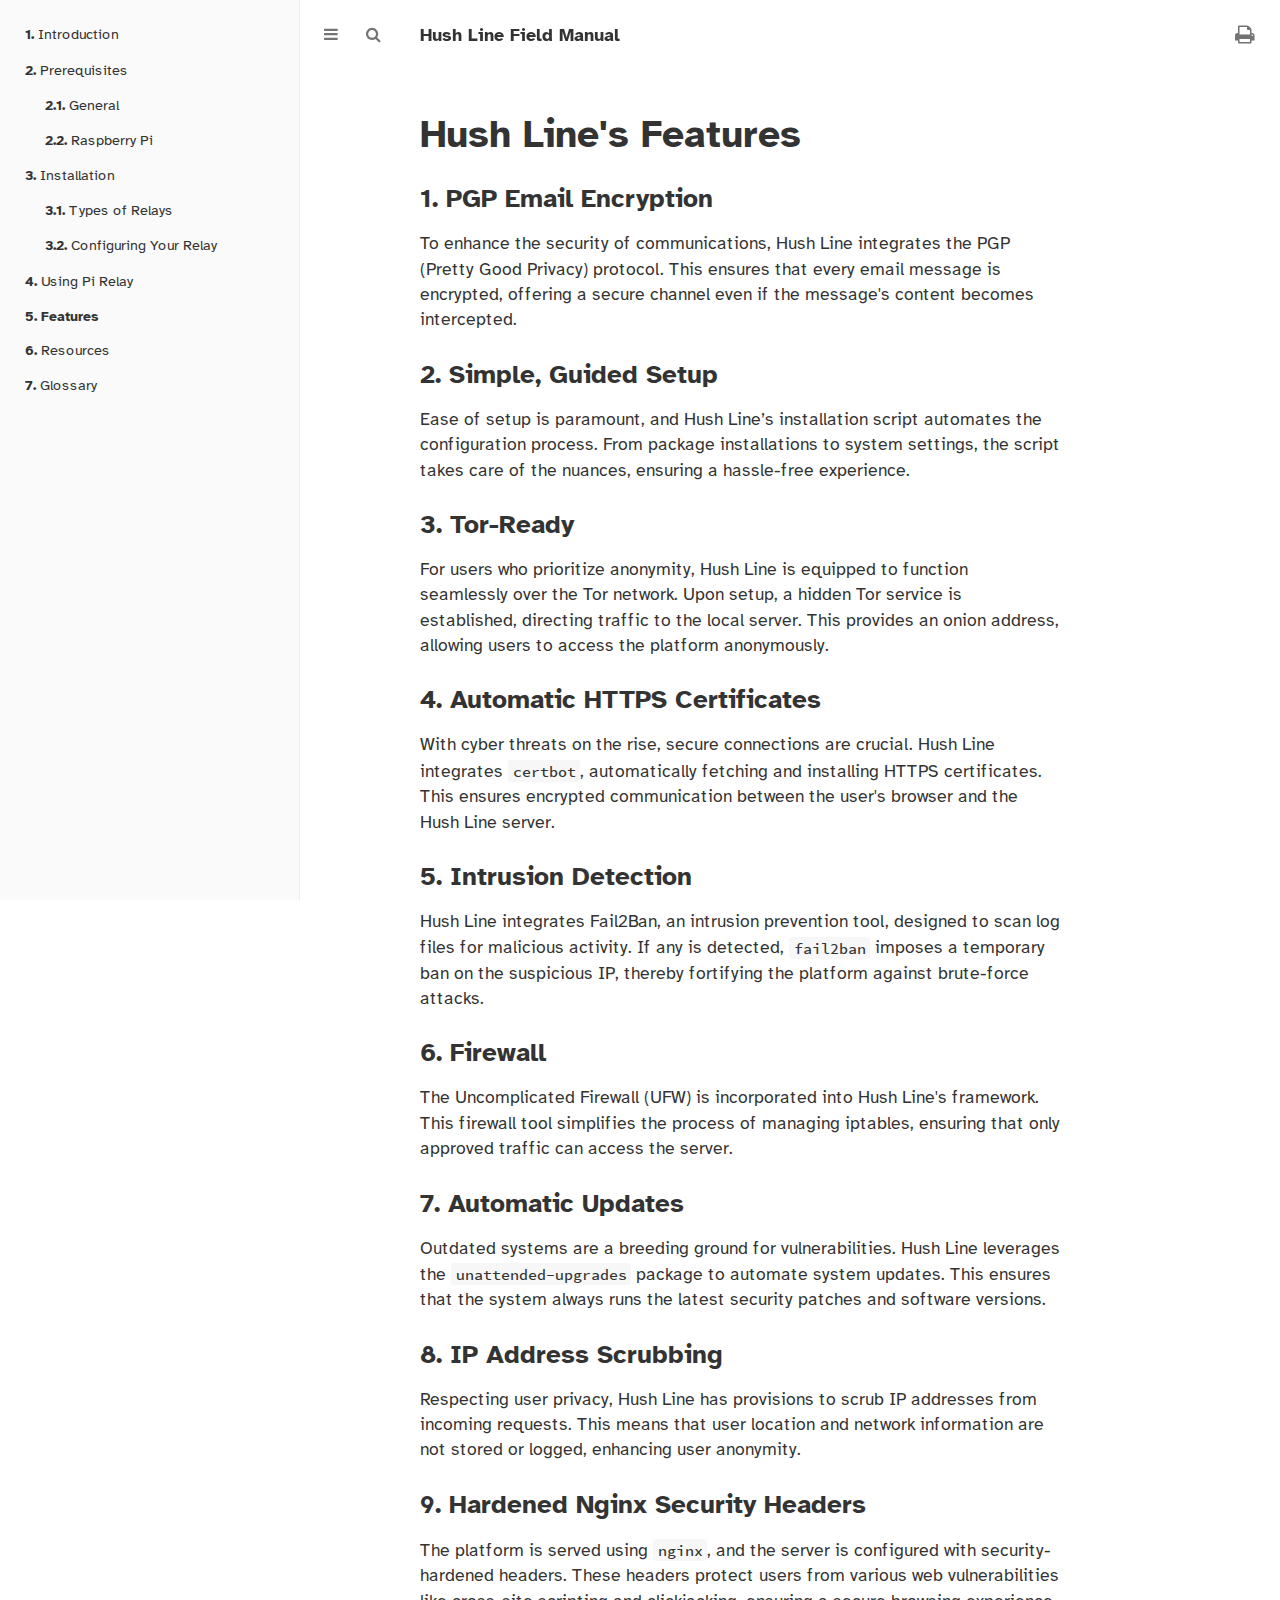
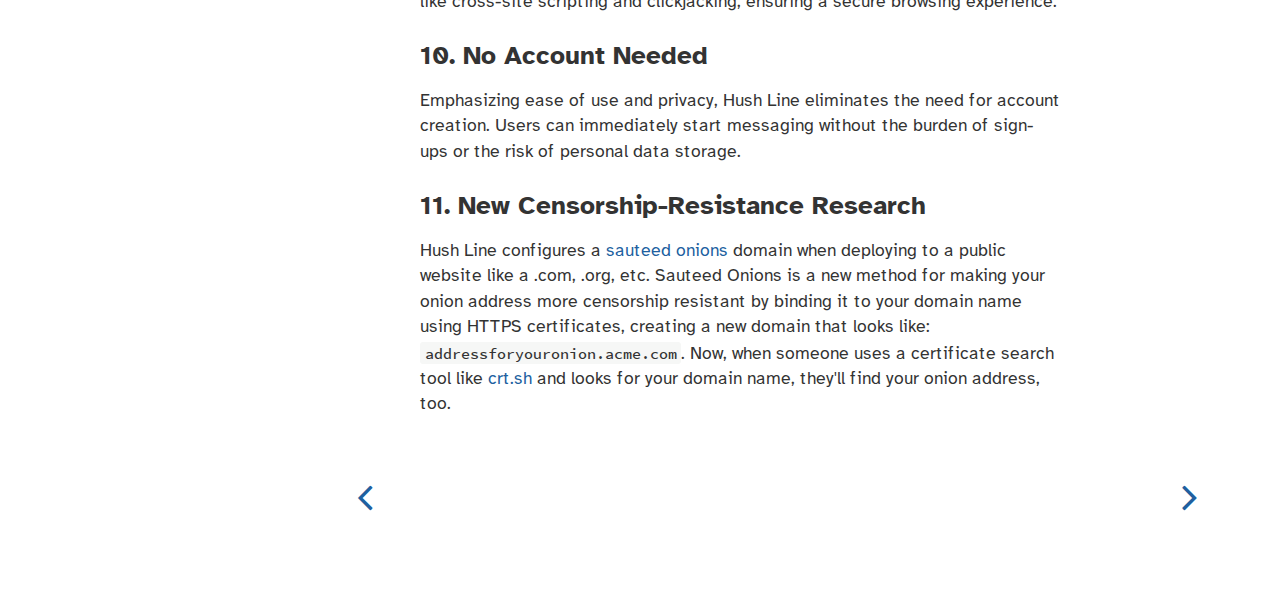
==== book/features/index.html @ b9499ce6 "init" ====
<!DOCTYPE HTML>
<html lang="en" class="sidebar-visible no-js light">
    <head>
        <!-- Book generated using mdBook -->
        <meta charset="UTF-8">
        <title>Features - Hush Line Field Manual</title>


        <!-- Custom HTML head -->
        
        <meta name="description" content="">
        <meta name="viewport" content="width=device-width, initial-scale=1">
        <meta name="theme-color" content="#ffffff" />

        <link rel="icon" href="../favicon.svg">
        <link rel="shortcut icon" href="../favicon.png">
        <link rel="stylesheet" href="../css/variables.css">
        <link rel="stylesheet" href="../css/general.css">
        <link rel="stylesheet" href="../css/chrome.css">
        <link rel="stylesheet" href="../css/print.css" media="print">

        <!-- Fonts -->
        <link rel="stylesheet" href="../FontAwesome/css/font-awesome.css">
        <link rel="stylesheet" href="../fonts/fonts.css">

        <!-- Highlight.js Stylesheets -->
        <link rel="stylesheet" href="../highlight.css">
        <link rel="stylesheet" href="../tomorrow-night.css">
        <link rel="stylesheet" href="../ayu-highlight.css">

        <!-- Custom theme stylesheets -->
        <link rel="stylesheet" href="../theme/custom.css">
        <link rel="stylesheet" href="../theme/fonts/sans/Atkinson-Hyperlegible-Regular.woff2">
        <link rel="stylesheet" href="../theme/fonts/sans/Atkinson-Hyperlegible-Regular.woff">
        <link rel="stylesheet" href="../theme/fonts/sans/Atkinson-Hyperlegible-Bold.woff2">
        <link rel="stylesheet" href="../theme/fonts/sans/Atkinson-Hyperlegible-Bold.woff">

    </head>
    <body>
    <div id="body-container">
        <!-- Provide site root to javascript -->
        <script>
            var path_to_root = "../";
            var default_theme = window.matchMedia("(prefers-color-scheme: dark)").matches ? "navy" : "light";
        </script>

        <!-- Work around some values being stored in localStorage wrapped in quotes -->
        <script>
            try {
                var theme = localStorage.getItem('mdbook-theme');
                var sidebar = localStorage.getItem('mdbook-sidebar');

                if (theme.startsWith('"') && theme.endsWith('"')) {
                    localStorage.setItem('mdbook-theme', theme.slice(1, theme.length - 1));
                }

                if (sidebar.startsWith('"') && sidebar.endsWith('"')) {
                    localStorage.setItem('mdbook-sidebar', sidebar.slice(1, sidebar.length - 1));
                }
            } catch (e) { }
        </script>

        <!-- Set the theme before any content is loaded, prevents flash -->
        <script>
            var theme;
            try { theme = localStorage.getItem('mdbook-theme'); } catch(e) { }
            if (theme === null || theme === undefined) { theme = default_theme; }
            var html = document.querySelector('html');
            html.classList.remove('no-js')
            html.classList.remove('light')
            html.classList.add(theme);
            html.classList.add('js');
        </script>

        <!-- Hide / unhide sidebar before it is displayed -->
        <script>
            var html = document.querySelector('html');
            var sidebar = null;
            if (document.body.clientWidth >= 1080) {
                try { sidebar = localStorage.getItem('mdbook-sidebar'); } catch(e) { }
                sidebar = sidebar || 'visible';
            } else {
                sidebar = 'hidden';
            }
            html.classList.remove('sidebar-visible');
            html.classList.add("sidebar-" + sidebar);
        </script>

        <nav id="sidebar" class="sidebar" aria-label="Table of contents">
            <div class="sidebar-scrollbox">
                <ol class="chapter"><li class="chapter-item expanded "><a href="../intro.html"><strong aria-hidden="true">1.</strong> Introduction</a></li><li class="chapter-item expanded "><a href="../prereqs/index.html"><strong aria-hidden="true">2.</strong> Prerequisites</a></li><li><ol class="section"><li class="chapter-item expanded "><a href="../prereqs/general.html"><strong aria-hidden="true">2.1.</strong> General</a></li><li class="chapter-item expanded "><a href="../prereqs/raspberrypi.html"><strong aria-hidden="true">2.2.</strong> Raspberry Pi</a></li></ol></li><li class="chapter-item expanded "><a href="../installation/index.html"><strong aria-hidden="true">3.</strong> Installation</a></li><li><ol class="section"><li class="chapter-item expanded "><a href="../installation/relay-types.html"><strong aria-hidden="true">3.1.</strong> Types of Relays</a></li><li class="chapter-item expanded "><a href="../installation/installing.html"><strong aria-hidden="true">3.2.</strong> Configuring Your Relay</a></li></ol></li><li class="chapter-item expanded "><a href="../usage/index.html"><strong aria-hidden="true">4.</strong> Using Pi Relay</a></li><li class="chapter-item expanded "><a href="../features/index.html" class="active"><strong aria-hidden="true">5.</strong> Features</a></li><li class="chapter-item expanded "><a href="../resources/index.html"><strong aria-hidden="true">6.</strong> Resources</a></li><li class="chapter-item expanded "><a href="../glossary.html"><strong aria-hidden="true">7.</strong> Glossary</a></li></ol>
            </div>
            <div id="sidebar-resize-handle" class="sidebar-resize-handle"></div>
        </nav>

        <!-- Track and set sidebar scroll position -->
        <script>
            var sidebarScrollbox = document.querySelector('#sidebar .sidebar-scrollbox');
            sidebarScrollbox.addEventListener('click', function(e) {
                if (e.target.tagName === 'A') {
                    sessionStorage.setItem('sidebar-scroll', sidebarScrollbox.scrollTop);
                }
            }, { passive: true });
            var sidebarScrollTop = sessionStorage.getItem('sidebar-scroll');
            sessionStorage.removeItem('sidebar-scroll');
            if (sidebarScrollTop) {
                // preserve sidebar scroll position when navigating via links within sidebar
                sidebarScrollbox.scrollTop = sidebarScrollTop;
            } else {
                // scroll sidebar to current active section when navigating via "next/previous chapter" buttons
                var activeSection = document.querySelector('#sidebar .active');
                if (activeSection) {
                    activeSection.scrollIntoView({ block: 'center' });
                }
            }
        </script>

        <div id="page-wrapper" class="page-wrapper">

            <div class="page">
                                <div id="menu-bar-hover-placeholder"></div>
                <div id="menu-bar" class="menu-bar sticky">
                    <div class="left-buttons">
                        <button id="sidebar-toggle" class="icon-button" type="button" title="Toggle Table of Contents" aria-label="Toggle Table of Contents" aria-controls="sidebar">
                            <i class="fa fa-bars"></i>
                        </button>
                        <button id="theme-toggle" class="icon-button" type="button" title="Change theme" aria-label="Change theme" aria-haspopup="true" aria-expanded="false" aria-controls="theme-list">
                            <i class="fa fa-paint-brush"></i>
                        </button>
                        <ul id="theme-list" class="theme-popup" aria-label="Themes" role="menu">
                            <li role="none"><button role="menuitem" class="theme" id="light">Light</button></li>
                            <li role="none"><button role="menuitem" class="theme" id="rust">Rust</button></li>
                            <li role="none"><button role="menuitem" class="theme" id="coal">Coal</button></li>
                            <li role="none"><button role="menuitem" class="theme" id="navy">Navy</button></li>
                            <li role="none"><button role="menuitem" class="theme" id="ayu">Ayu</button></li>
                        </ul>
                        <button id="search-toggle" class="icon-button" type="button" title="Search. (Shortkey: s)" aria-label="Toggle Searchbar" aria-expanded="false" aria-keyshortcuts="S" aria-controls="searchbar">
                            <i class="fa fa-search"></i>
                        </button>
                    </div>

                    <h1 class="menu-title">Hush Line Field Manual</h1>

                    <div class="right-buttons">
                        <a href="../print.html" title="Print this book" aria-label="Print this book">
                            <i id="print-button" class="fa fa-print"></i>
                        </a>

                    </div>
                </div>

                <div id="search-wrapper" class="hidden">
                    <form id="searchbar-outer" class="searchbar-outer">
                        <input type="search" id="searchbar" name="searchbar" placeholder="Search this book ..." aria-controls="searchresults-outer" aria-describedby="searchresults-header">
                    </form>
                    <div id="searchresults-outer" class="searchresults-outer hidden">
                        <div id="searchresults-header" class="searchresults-header"></div>
                        <ul id="searchresults">
                        </ul>
                    </div>
                </div>

                <!-- Apply ARIA attributes after the sidebar and the sidebar toggle button are added to the DOM -->
                <script>
                    document.getElementById('sidebar-toggle').setAttribute('aria-expanded', sidebar === 'visible');
                    document.getElementById('sidebar').setAttribute('aria-hidden', sidebar !== 'visible');
                    Array.from(document.querySelectorAll('#sidebar a')).forEach(function(link) {
                        link.setAttribute('tabIndex', sidebar === 'visible' ? 0 : -1);
                    });
                </script>

                <div id="content" class="content">
                    <main>
                        <h1 id="hush-lines-features"><a class="header" href="#hush-lines-features">Hush Line's Features</a></h1>
<h2 id="1-pgp-email-encryption"><a class="header" href="#1-pgp-email-encryption"><strong>1. PGP Email Encryption</strong></a></h2>
<p>To enhance the security of communications, Hush Line integrates the PGP (Pretty Good Privacy) protocol. This ensures that every email message is encrypted, offering a secure channel even if the message's content becomes intercepted.</p>
<h2 id="2-simple-guided-setup"><a class="header" href="#2-simple-guided-setup"><strong>2. Simple, Guided Setup</strong></a></h2>
<p>Ease of setup is paramount, and Hush Line’s installation script automates the configuration process. From package installations to system settings, the script takes care of the nuances, ensuring a hassle-free experience.</p>
<h2 id="3-tor-ready"><a class="header" href="#3-tor-ready"><strong>3. Tor-Ready</strong></a></h2>
<p>For users who prioritize anonymity, Hush Line is equipped to function seamlessly over the Tor network. Upon setup, a hidden Tor service is established, directing traffic to the local server. This provides an onion address, allowing users to access the platform anonymously.</p>
<h2 id="4-automatic-https-certificates"><a class="header" href="#4-automatic-https-certificates"><strong>4. Automatic HTTPS Certificates</strong></a></h2>
<p>With cyber threats on the rise, secure connections are crucial. Hush Line integrates <code>certbot</code>, automatically fetching and installing HTTPS certificates. This ensures encrypted communication between the user's browser and the Hush Line server.</p>
<h2 id="5-intrusion-detection"><a class="header" href="#5-intrusion-detection"><strong>5. Intrusion Detection</strong></a></h2>
<p>Hush Line integrates Fail2Ban, an intrusion prevention tool, designed to scan log files for malicious activity. If any is detected, <code>fail2ban</code> imposes a temporary ban on the suspicious IP, thereby fortifying the platform against brute-force attacks.</p>
<h2 id="6-firewall"><a class="header" href="#6-firewall"><strong>6. Firewall</strong></a></h2>
<p>The Uncomplicated Firewall (UFW) is incorporated into Hush Line's framework. This firewall tool simplifies the process of managing iptables, ensuring that only approved traffic can access the server.</p>
<h2 id="7-automatic-updates"><a class="header" href="#7-automatic-updates"><strong>7. Automatic Updates</strong></a></h2>
<p>Outdated systems are a breeding ground for vulnerabilities. Hush Line leverages the <code>unattended-upgrades</code> package to automate system updates. This ensures that the system always runs the latest security patches and software versions.</p>
<h2 id="8-ip-address-scrubbing"><a class="header" href="#8-ip-address-scrubbing"><strong>8. IP Address Scrubbing</strong></a></h2>
<p>Respecting user privacy, Hush Line has provisions to scrub IP addresses from incoming requests. This means that user location and network information are not stored or logged, enhancing user anonymity.</p>
<h2 id="9-hardened-nginx-security-headers"><a class="header" href="#9-hardened-nginx-security-headers"><strong>9. Hardened Nginx Security Headers</strong></a></h2>
<p>The platform is served using <code>nginx</code>, and the server is configured with security-hardened headers. These headers protect users from various web vulnerabilities like cross-site scripting and clickjacking, ensuring a secure browsing experience.</p>
<h2 id="10-no-account-needed"><a class="header" href="#10-no-account-needed"><strong>10. No Account Needed</strong></a></h2>
<p>Emphasizing ease of use and privacy, Hush Line eliminates the need for account creation. Users can immediately start messaging without the burden of sign-ups or the risk of personal data storage.</p>
<h2 id="11-new-censorship-resistance-research"><a class="header" href="#11-new-censorship-resistance-research"><strong>11. New Censorship-Resistance Research</strong></a></h2>
<p>Hush Line configures a <a href="sauteed-onions.org">sauteed onions</a> domain when deploying to a public website like a .com, .org, etc. Sauteed Onions is a new method for making your onion address more censorship resistant by binding it to your domain name using HTTPS certificates, creating a new domain that looks like: <code>addressforyouronion.acme.com</code>. Now, when someone uses a certificate search tool like <a href="https://crt.sh/">crt.sh</a> and looks for your domain name, they'll find your onion address, too.</p>

                    </main>

                    <nav class="nav-wrapper" aria-label="Page navigation">
                        <!-- Mobile navigation buttons -->
                            <a rel="prev" href="../usage/index.html" class="mobile-nav-chapters previous" title="Previous chapter" aria-label="Previous chapter" aria-keyshortcuts="Left">
                                <i class="fa fa-angle-left"></i>
                            </a>

                            <a rel="next" href="../resources/index.html" class="mobile-nav-chapters next" title="Next chapter" aria-label="Next chapter" aria-keyshortcuts="Right">
                                <i class="fa fa-angle-right"></i>
                            </a>

                        <div style="clear: both"></div>
                    </nav>
                </div>
            </div>

            <nav class="nav-wide-wrapper" aria-label="Page navigation">
                    <a rel="prev" href="../usage/index.html" class="nav-chapters previous" title="Previous chapter" aria-label="Previous chapter" aria-keyshortcuts="Left">
                        <i class="fa fa-angle-left"></i>
                    </a>

                    <a rel="next" href="../resources/index.html" class="nav-chapters next" title="Next chapter" aria-label="Next chapter" aria-keyshortcuts="Right">
                        <i class="fa fa-angle-right"></i>
                    </a>
            </nav>

        </div>




        <script>
            window.playground_copyable = true;
        </script>


        <script src="../elasticlunr.min.js"></script>
        <script src="../mark.min.js"></script>
        <script src="../searcher.js"></script>

        <script src="../clipboard.min.js"></script>
        <script src="../highlight.js"></script>
        <script src="../book.js"></script>

        <!-- Custom JS scripts -->


    </div>
    </body>
</html>
---- book/css/variables.css ----
/* Globals */

:root {
    --sidebar-width: 300px;
    --page-padding: 15px;
    --content-max-width: 750px;
    --menu-bar-height: 50px;
    --mono-font: "Source Code Pro", Consolas, "Ubuntu Mono", Menlo, "DejaVu Sans Mono", monospace, monospace;
    --code-font-size: 0.875em /* please adjust the ace font size accordingly in editor.js */
}

/* Themes */

.ayu {
    --bg: hsl(210, 25%, 8%);
    --fg: #c5c5c5;

    --sidebar-bg: #14191f;
    --sidebar-fg: #c8c9db;
    --sidebar-non-existant: #5c6773;
    --sidebar-active: #ffb454;
    --sidebar-spacer: #2d334f;

    --scrollbar: var(--sidebar-fg);

    --icons: #737480;
    --icons-hover: #b7b9cc;

    --links: #0096cf;

    --inline-code-color: #ffb454;

    --theme-popup-bg: #14191f;
    --theme-popup-border: #5c6773;
    --theme-hover: #191f26;

    --quote-bg: hsl(226, 15%, 17%);
    --quote-border: hsl(226, 15%, 22%);

    --table-border-color: hsl(210, 25%, 13%);
    --table-header-bg: hsl(210, 25%, 28%);
    --table-alternate-bg: hsl(210, 25%, 11%);

    --searchbar-border-color: #848484;
    --searchbar-bg: #424242;
    --searchbar-fg: #fff;
    --searchbar-shadow-color: #d4c89f;
    --searchresults-header-fg: #666;
    --searchresults-border-color: #888;
    --searchresults-li-bg: #252932;
    --search-mark-bg: #e3b171;

    --color-scheme: dark;
}

.coal {
    --bg: hsl(200, 7%, 8%);
    --fg: #98a3ad;

    --sidebar-bg: #292c2f;
    --sidebar-fg: #a1adb8;
    --sidebar-non-existant: #505254;
    --sidebar-active: #3473ad;
    --sidebar-spacer: #393939;

    --scrollbar: var(--sidebar-fg);

    --icons: #43484d;
    --icons-hover: #b3c0cc;

    --links: #2b79a2;

    --inline-code-color: #c5c8c6;

    --theme-popup-bg: #141617;
    --theme-popup-border: #43484d;
    --theme-hover: #1f2124;

    --quote-bg: hsl(234, 21%, 18%);
    --quote-border: hsl(234, 21%, 23%);

    --table-border-color: hsl(200, 7%, 13%);
    --table-header-bg: hsl(200, 7%, 28%);
    --table-alternate-bg: hsl(200, 7%, 11%);

    --searchbar-border-color: #aaa;
    --searchbar-bg: #b7b7b7;
    --searchbar-fg: #000;
    --searchbar-shadow-color: #aaa;
    --searchresults-header-fg: #666;
    --searchresults-border-color: #98a3ad;
    --searchresults-li-bg: #2b2b2f;
    --search-mark-bg: #355c7d;

    --color-scheme: dark;
}

.light {
    --bg: hsl(0, 0%, 100%);
    --fg: hsl(0, 0%, 0%);

    --sidebar-bg: #fafafa;
    --sidebar-fg: hsl(0, 0%, 0%);
    --sidebar-non-existant: #aaaaaa;
    --sidebar-active: #1f1fff;
    --sidebar-spacer: #f4f4f4;

    --scrollbar: #8F8F8F;

    --icons: #747474;
    --icons-hover: #000000;

    --links: #20609f;

    --inline-code-color: #301900;

    --theme-popup-bg: #fafafa;
    --theme-popup-border: #cccccc;
    --theme-hover: #e6e6e6;

    --quote-bg: hsl(197, 37%, 96%);
    --quote-border: hsl(197, 37%, 91%);

    --table-border-color: hsl(0, 0%, 95%);
    --table-header-bg: hsl(0, 0%, 80%);
    --table-alternate-bg: hsl(0, 0%, 97%);

    --searchbar-border-color: #aaa;
    --searchbar-bg: #fafafa;
    --searchbar-fg: #000;
    --searchbar-shadow-color: #aaa;
    --searchresults-header-fg: #666;
    --searchresults-border-color: #888;
    --searchresults-li-bg: #e4f2fe;
    --search-mark-bg: #a2cff5;

    --color-scheme: light;
}

.navy {
    --bg: hsl(226, 23%, 11%);
    --fg: #bcbdd0;

    --sidebar-bg: #282d3f;
    --sidebar-fg: #c8c9db;
    --sidebar-non-existant: #505274;
    --sidebar-active: #2b79a2;
    --sidebar-spacer: #2d334f;

    --scrollbar: var(--sidebar-fg);

    --icons: #737480;
    --icons-hover: #b7b9cc;

    --links: #2b79a2;

    --inline-code-color: #c5c8c6;

    --theme-popup-bg: #161923;
    --theme-popup-border: #737480;
    --theme-hover: #282e40;

    --quote-bg: hsl(226, 15%, 17%);
    --quote-border: hsl(226, 15%, 22%);

    --table-border-color: hsl(226, 23%, 16%);
    --table-header-bg: hsl(226, 23%, 31%);
    --table-alternate-bg: hsl(226, 23%, 14%);

    --searchbar-border-color: #aaa;
    --searchbar-bg: #aeaec6;
    --searchbar-fg: #000;
    --searchbar-shadow-color: #aaa;
    --searchresults-header-fg: #5f5f71;
    --searchresults-border-color: #5c5c68;
    --searchresults-li-bg: #242430;
    --search-mark-bg: #a2cff5;

    --color-scheme: dark;
}

.rust {
    --bg: hsl(60, 9%, 87%);
    --fg: #262625;

    --sidebar-bg: #3b2e2a;
    --sidebar-fg: #c8c9db;
    --sidebar-non-existant: #505254;
    --sidebar-active: #e69f67;
    --sidebar-spacer: #45373a;

    --scrollbar: var(--sidebar-fg);

    --icons: #737480;
    --icons-hover: #262625;

    --links: #2b79a2;

    --inline-code-color: #6e6b5e;

    --theme-popup-bg: #e1e1db;
    --theme-popup-border: #b38f6b;
    --theme-hover: #99908a;

    --quote-bg: hsl(60, 5%, 75%);
    --quote-border: hsl(60, 5%, 70%);

    --table-border-color: hsl(60, 9%, 82%);
    --table-header-bg: #b3a497;
    --table-alternate-bg: hsl(60, 9%, 84%);

    --searchbar-border-color: #aaa;
    --searchbar-bg: #fafafa;
    --searchbar-fg: #000;
    --searchbar-shadow-color: #aaa;
    --searchresults-header-fg: #666;
    --searchresults-border-color: #888;
    --searchresults-li-bg: #dec2a2;
    --search-mark-bg: #e69f67;

    --color-scheme: light;
}

@media (prefers-color-scheme: dark) {
    .light.no-js {
        --bg: hsl(200, 7%, 8%);
        --fg: #98a3ad;

        --sidebar-bg: #292c2f;
        --sidebar-fg: #a1adb8;
        --sidebar-non-existant: #505254;
        --sidebar-active: #3473ad;
        --sidebar-spacer: #393939;

        --scrollbar: var(--sidebar-fg);

        --icons: #43484d;
        --icons-hover: #b3c0cc;

        --links: #2b79a2;

        --inline-code-color: #c5c8c6;

        --theme-popup-bg: #141617;
        --theme-popup-border: #43484d;
        --theme-hover: #1f2124;

        --quote-bg: hsl(234, 21%, 18%);
        --quote-border: hsl(234, 21%, 23%);

        --table-border-color: hsl(200, 7%, 13%);
        --table-header-bg: hsl(200, 7%, 28%);
        --table-alternate-bg: hsl(200, 7%, 11%);

        --searchbar-border-color: #aaa;
        --searchbar-bg: #b7b7b7;
        --searchbar-fg: #000;
        --searchbar-shadow-color: #aaa;
        --searchresults-header-fg: #666;
        --searchresults-border-color: #98a3ad;
        --searchresults-li-bg: #2b2b2f;
        --search-mark-bg: #355c7d;
    }
}
---- book/css/general.css ----
/* Base styles and content styles */

@import 'variables.css';

:root {
    /* Browser default font-size is 16px, this way 1 rem = 10px */
    font-size: 62.5%;
    color-scheme: var(--color-scheme);
}

html {
    font-family: "Open Sans", sans-serif;
    color: var(--fg);
    background-color: var(--bg);
    text-size-adjust: none;
    -webkit-text-size-adjust: none;
}

body {
    margin: 0;
    font-size: 1.6rem;
    overflow-x: hidden;
}

code {
    font-family: var(--mono-font) !important;
    font-size: var(--code-font-size);
}

/* make long words/inline code not x overflow */
main {
    overflow-wrap: break-word;
}

/* make wide tables scroll if they overflow */
.table-wrapper {
    overflow-x: auto;
}

/* Don't change font size in headers. */
h1 code, h2 code, h3 code, h4 code, h5 code, h6 code {
    font-size: unset;
}

.left { float: left; }
.right { float: right; }
.boring { opacity: 0.6; }
.hide-boring .boring { display: none; }
.hidden { display: none !important; }

h2, h3 { margin-top: 2.5em; }
h4, h5 { margin-top: 2em; }

.header + .header h3,
.header + .header h4,
.header + .header h5 {
    margin-top: 1em;
}

h1:target::before,
h2:target::before,
h3:target::before,
h4:target::before,
h5:target::before,
h6:target::before {
    display: inline-block;
    content: "»";
    margin-left: -30px;
    width: 30px;
}

/* This is broken on Safari as of version 14, but is fixed
   in Safari Technology Preview 117 which I think will be Safari 14.2.
   https://bugs.webkit.org/show_bug.cgi?id=218076
*/
:target {
    scroll-margin-top: calc(var(--menu-bar-height) + 0.5em);
}

.page {
    outline: 0;
    padding: 0 var(--page-padding);
    margin-top: calc(0px - var(--menu-bar-height)); /* Compensate for the #menu-bar-hover-placeholder */
}
.page-wrapper {
    box-sizing: border-box;
}
.js:not(.sidebar-resizing) .page-wrapper {
    transition: margin-left 0.3s ease, transform 0.3s ease; /* Animation: slide away */
}

.content {
    overflow-y: auto;
    padding: 0 5px 50px 5px;
}
.content main {
    margin-left: auto;
    margin-right: auto;
    max-width: var(--content-max-width);
}
.content p { line-height: 1.45em; }
.content ol { line-height: 1.45em; }
.content ul { line-height: 1.45em; }
.content a { text-decoration: none; }
.content a:hover { text-decoration: underline; }
.content img, .content video { max-width: 100%; }
.content .header:link,
.content .header:visited {
    color: var(--fg);
}
.content .header:link,
.content .header:visited:hover {
    text-decoration: none;
}

table {
    margin: 0 auto;
    border-collapse: collapse;
}
table td {
    padding: 3px 20px;
    border: 1px var(--table-border-color) solid;
}
table thead {
    background: var(--table-header-bg);
}
table thead td {
    font-weight: 700;
    border: none;
}
table thead th {
    padding: 3px 20px;
}
table thead tr {
    border: 1px var(--table-header-bg) solid;
}
/* Alternate background colors for rows */
table tbody tr:nth-child(2n) {
    background: var(--table-alternate-bg);
}


blockquote {
    margin: 20px 0;
    padding: 0 20px;
    color: var(--fg);
    background-color: var(--quote-bg);
    border-top: .1em solid var(--quote-border);
    border-bottom: .1em solid var(--quote-border);
}

kbd {
    background-color: var(--table-border-color);
    border-radius: 4px;
    border: solid 1px var(--theme-popup-border);
    box-shadow: inset 0 -1px 0 var(--theme-hover);
    display: inline-block;
    font-size: var(--code-font-size);
    font-family: var(--mono-font);
    line-height: 10px;
    padding: 4px 5px;
    vertical-align: middle;
}

:not(.footnote-definition) + .footnote-definition,
.footnote-definition + :not(.footnote-definition) {
    margin-top: 2em;
}
.footnote-definition {
    font-size: 0.9em;
    margin: 0.5em 0;
}
.footnote-definition p {
    display: inline;
}

.tooltiptext {
    position: absolute;
    visibility: hidden;
    color: #fff;
    background-color: #333;
    transform: translateX(-50%); /* Center by moving tooltip 50% of its width left */
    left: -8px; /* Half of the width of the icon */
    top: -35px;
    font-size: 0.8em;
    text-align: center;
    border-radius: 6px;
    padding: 5px 8px;
    margin: 5px;
    z-index: 1000;
}
.tooltipped .tooltiptext {
    visibility: visible;
}

.chapter li.part-title {
    color: var(--sidebar-fg);
    margin: 5px 0px;
    font-weight: bold;
}

.result-no-output {
    font-style: italic;
}
---- book/css/chrome.css ----
/* CSS for UI elements (a.k.a. chrome) */

@import 'variables.css';

html {
    scrollbar-color: var(--scrollbar) var(--bg);
}
#searchresults a,
.content a:link,
a:visited,
a > .hljs {
    color: var(--links);
}

/*
    body-container is necessary because mobile browsers don't seem to like
    overflow-x on the body tag when there is a <meta name="viewport"> tag.
*/
#body-container {
    /*
        This is used when the sidebar pushes the body content off the side of
        the screen on small screens. Without it, dragging on mobile Safari
        will want to reposition the viewport in a weird way.
    */
    overflow-x: clip;
}

/* Menu Bar */

#menu-bar,
#menu-bar-hover-placeholder {
    z-index: 101;
    margin: auto calc(0px - var(--page-padding));
}
#menu-bar {
    position: relative;
    display: flex;
    flex-wrap: wrap;
    background-color: var(--bg);
    border-bottom-color: var(--bg);
    border-bottom-width: 1px;
    border-bottom-style: solid;
}
#menu-bar.sticky,
.js #menu-bar-hover-placeholder:hover + #menu-bar,
.js #menu-bar:hover,
.js.sidebar-visible #menu-bar {
    position: -webkit-sticky;
    position: sticky;
    top: 0 !important;
}
#menu-bar-hover-placeholder {
    position: sticky;
    position: -webkit-sticky;
    top: 0;
    height: var(--menu-bar-height);
}
#menu-bar.bordered {
    border-bottom-color: var(--table-border-color);
}
#menu-bar i, #menu-bar .icon-button {
    position: relative;
    padding: 0 8px;
    z-index: 10;
    line-height: var(--menu-bar-height);
    cursor: pointer;
    transition: color 0.5s;
}
@media only screen and (max-width: 420px) {
    #menu-bar i, #menu-bar .icon-button {
        padding: 0 5px;
    }
}

.icon-button {
    border: none;
    background: none;
    padding: 0;
    color: inherit;
}
.icon-button i {
    margin: 0;
}

.right-buttons {
    margin: 0 15px;
}
.right-buttons a {
    text-decoration: none;
}

.left-buttons {
    display: flex;
    margin: 0 5px;
}
.no-js .left-buttons {
    display: none;
}

.menu-title {
    display: inline-block;
    font-weight: 200;
    font-size: 2.4rem;
    line-height: var(--menu-bar-height);
    text-align: center;
    margin: 0;
    flex: 1;
    white-space: nowrap;
    overflow: hidden;
    text-overflow: ellipsis;
}
.js .menu-title {
    cursor: pointer;
}

.menu-bar,
.menu-bar:visited,
.nav-chapters,
.nav-chapters:visited,
.mobile-nav-chapters,
.mobile-nav-chapters:visited,
.menu-bar .icon-button,
.menu-bar a i {
    color: var(--icons);
}

.menu-bar i:hover,
.menu-bar .icon-button:hover,
.nav-chapters:hover,
.mobile-nav-chapters i:hover {
    color: var(--icons-hover);
}

/* Nav Icons */

.nav-chapters {
    font-size: 2.5em;
    text-align: center;
    text-decoration: none;

    position: fixed;
    top: 0;
    bottom: 0;
    margin: 0;
    max-width: 150px;
    min-width: 90px;

    display: flex;
    justify-content: center;
    align-content: center;
    flex-direction: column;

    transition: color 0.5s, background-color 0.5s;
}

.nav-chapters:hover {
    text-decoration: none;
    background-color: var(--theme-hover);
    transition: background-color 0.15s, color 0.15s;
}

.nav-wrapper {
    margin-top: 50px;
    display: none;
}

.mobile-nav-chapters {
    font-size: 2.5em;
    text-align: center;
    text-decoration: none;
    width: 90px;
    border-radius: 5px;
    background-color: var(--sidebar-bg);
}

.previous {
    float: left;
}

.next {
    float: right;
    right: var(--page-padding);
}

@media only screen and (max-width: 1080px) {
    .nav-wide-wrapper { display: none; }
    .nav-wrapper { display: block; }
}

@media only screen and (max-width: 1380px) {
    .sidebar-visible .nav-wide-wrapper { display: none; }
    .sidebar-visible .nav-wrapper { display: block; }
}

/* Inline code */

:not(pre) > .hljs {
    display: inline;
    padding: 0.1em 0.3em;
    border-radius: 3px;
}

:not(pre):not(a) > .hljs {
    color: var(--inline-code-color);
    overflow-x: initial;
}

a:hover > .hljs {
    text-decoration: underline;
}

pre {
    position: relative;
}
pre > .buttons {
    position: absolute;
    z-index: 100;
    right: 0px;
    top: 2px;
    margin: 0px;
    padding: 2px 0px;

    color: var(--sidebar-fg);
    cursor: pointer;
    visibility: hidden;
    opacity: 0;
    transition: visibility 0.1s linear, opacity 0.1s linear;
}
pre:hover > .buttons {
    visibility: visible;
    opacity: 1
}
pre > .buttons :hover {
    color: var(--sidebar-active);
    border-color: var(--icons-hover);
    background-color: var(--theme-hover);
}
pre > .buttons i {
    margin-left: 8px;
}
pre > .buttons button {
    cursor: inherit;
    margin: 0px 5px;
    padding: 3px 5px;
    font-size: 14px;

    border-style: solid;
    border-width: 1px;
    border-radius: 4px;
    border-color: var(--icons);
    background-color: var(--theme-popup-bg);
    transition: 100ms;
    transition-property: color,border-color,background-color;
    color: var(--icons);
}
@media (pointer: coarse) {
    pre > .buttons button {
        /* On mobile, make it easier to tap buttons. */
        padding: 0.3rem 1rem;
    }
}
pre > code {
    padding: 1rem;
}

/* FIXME: ACE editors overlap their buttons because ACE does absolute
   positioning within the code block which breaks padding. The only solution I
   can think of is to move the padding to the outer pre tag (or insert a div
   wrapper), but that would require fixing a whole bunch of CSS rules.
*/
.hljs.ace_editor {
  padding: 0rem 0rem;
}

pre > .result {
    margin-top: 10px;
}

/* Search */

#searchresults a {
    text-decoration: none;
}

mark {
    border-radius: 2px;
    padding: 0 3px 1px 3px;
    margin: 0 -3px -1px -3px;
    background-color: var(--search-mark-bg);
    transition: background-color 300ms linear;
    cursor: pointer;
}

mark.fade-out {
    background-color: rgba(0,0,0,0) !important;
    cursor: auto;
}

.searchbar-outer {
    margin-left: auto;
    margin-right: auto;
    max-width: var(--content-max-width);
}

#searchbar {
    width: 100%;
    margin: 5px auto 0px auto;
    padding: 10px 16px;
    transition: box-shadow 300ms ease-in-out;
    border: 1px solid var(--searchbar-border-color);
    border-radius: 3px;
    background-color: var(--searchbar-bg);
    color: var(--searchbar-fg);
}
#searchbar:focus,
#searchbar.active {
    box-shadow: 0 0 3px var(--searchbar-shadow-color);
}

.searchresults-header {
    font-weight: bold;
    font-size: 1em;
    padding: 18px 0 0 5px;
    color: var(--searchresults-header-fg);
}

.searchresults-outer {
    margin-left: auto;
    margin-right: auto;
    max-width: var(--content-max-width);
    border-bottom: 1px dashed var(--searchresults-border-color);
}

ul#searchresults {
    list-style: none;
    padding-left: 20px;
}
ul#searchresults li {
    margin: 10px 0px;
    padding: 2px;
    border-radius: 2px;
}
ul#searchresults li.focus {
    background-color: var(--searchresults-li-bg);
}
ul#searchresults span.teaser {
    display: block;
    clear: both;
    margin: 5px 0 0 20px;
    font-size: 0.8em;
}
ul#searchresults span.teaser em {
    font-weight: bold;
    font-style: normal;
}

/* Sidebar */

.sidebar {
    position: fixed;
    left: 0;
    top: 0;
    bottom: 0;
    width: var(--sidebar-width);
    font-size: 0.875em;
    box-sizing: border-box;
    -webkit-overflow-scrolling: touch;
    overscroll-behavior-y: contain;
    background-color: var(--sidebar-bg);
    color: var(--sidebar-fg);
}
.sidebar-resizing {
    -moz-user-select: none;
    -webkit-user-select: none;
    -ms-user-select: none;
    user-select: none;
}
.js:not(.sidebar-resizing) .sidebar {
    transition: transform 0.3s; /* Animation: slide away */
}
.sidebar code {
    line-height: 2em;
}
.sidebar .sidebar-scrollbox {
    overflow-y: auto;
    position: absolute;
    top: 0;
    bottom: 0;
    left: 0;
    right: 0;
    padding: 10px 10px;
}
.sidebar .sidebar-resize-handle {
    position: absolute;
    cursor: col-resize;
    width: 0;
    right: 0;
    top: 0;
    bottom: 0;
}
.js .sidebar .sidebar-resize-handle {
    cursor: col-resize;
    width: 5px;
}
.sidebar-hidden .sidebar {
    transform: translateX(calc(0px - var(--sidebar-width)));
}
.sidebar::-webkit-scrollbar {
    background: var(--sidebar-bg);
}
.sidebar::-webkit-scrollbar-thumb {
    background: var(--scrollbar);
}

.sidebar-visible .page-wrapper {
    transform: translateX(var(--sidebar-width));
}
@media only screen and (min-width: 620px) {
    .sidebar-visible .page-wrapper {
        transform: none;
        margin-left: var(--sidebar-width);
    }
}

.chapter {
    list-style: none outside none;
    padding-left: 0;
    line-height: 2.2em;
}

.chapter ol {
    width: 100%;
}

.chapter li {
    display: flex;
    color: var(--sidebar-non-existant);
}
.chapter li a {
    display: block;
    padding: 0;
    text-decoration: none;
    color: var(--sidebar-fg);
}

.chapter li a:hover {
    color: var(--sidebar-active);
}

.chapter li a.active {
    color: var(--sidebar-active);
}

.chapter li > a.toggle {
    cursor: pointer;
    display: block;
    margin-left: auto;
    padding: 0 10px;
    user-select: none;
    opacity: 0.68;
}

.chapter li > a.toggle div {
    transition: transform 0.5s;
}

/* collapse the section */
.chapter li:not(.expanded) + li > ol {
    display: none;
}

.chapter li.chapter-item {
    line-height: 1.5em;
    margin-top: 0.6em;
}

.chapter li.expanded > a.toggle div {
    transform: rotate(90deg);
}

.spacer {
    width: 100%;
    height: 3px;
    margin: 5px 0px;
}
.chapter .spacer {
    background-color: var(--sidebar-spacer);
}

@media (-moz-touch-enabled: 1), (pointer: coarse) {
    .chapter li a { padding: 5px 0; }
    .spacer { margin: 10px 0; }
}

.section {
    list-style: none outside none;
    padding-left: 20px;
    line-height: 1.9em;
}

/* Theme Menu Popup */

.theme-popup {
    position: absolute;
    left: 10px;
    top: var(--menu-bar-height);
    z-index: 1000;
    border-radius: 4px;
    font-size: 0.7em;
    color: var(--fg);
    background: var(--theme-popup-bg);
    border: 1px solid var(--theme-popup-border);
    margin: 0;
    padding: 0;
    list-style: none;
    display: none;
    /* Don't let the children's background extend past the rounded corners. */
    overflow: hidden;
}
.theme-popup .default {
    color: var(--icons);
}
.theme-popup .theme {
    width: 100%;
    border: 0;
    margin: 0;
    padding: 2px 20px;
    line-height: 25px;
    white-space: nowrap;
    text-align: left;
    cursor: pointer;
    color: inherit;
    background: inherit;
    font-size: inherit;
}
.theme-popup .theme:hover {
    background-color: var(--theme-hover);
}

.theme-selected::before {
    display: inline-block;
    content: "✓";
    margin-left: -14px;
    width: 14px;
}
---- book/css/print.css ----
#sidebar,
#menu-bar,
.nav-chapters,
.mobile-nav-chapters {
    display: none;
}

#page-wrapper.page-wrapper {
    transform: none;
    margin-left: 0px;
    overflow-y: initial;
}

#content {
    max-width: none;
    margin: 0;
    padding: 0;
}

.page {
    overflow-y: initial;
}

pre > .buttons {
    z-index: 2;
}

a, a:visited, a:active, a:hover {
    color: #4183c4;
    text-decoration: none;
}

h1, h2, h3, h4, h5, h6 {
    page-break-inside: avoid;
    page-break-after: avoid;
}

pre, code {
    page-break-inside: avoid;
    white-space: pre-wrap;
}

.fa {
    display: none !important;
}
---- book/fonts/fonts.css ----
/* Open Sans is licensed under the Apache License, Version 2.0. See http://www.apache.org/licenses/LICENSE-2.0 */
/* Source Code Pro is under the Open Font License. See https://scripts.sil.org/cms/scripts/page.php?site_id=nrsi&id=OFL */

/* open-sans-300 - latin_vietnamese_latin-ext_greek-ext_greek_cyrillic-ext_cyrillic */
@font-face {
  font-family: 'Open Sans';
  font-style: normal;
  font-weight: 300;
  src: local('Open Sans Light'), local('OpenSans-Light'),
       url('open-sans-v17-all-charsets-300.woff2') format('woff2');
}

/* open-sans-300italic - latin_vietnamese_latin-ext_greek-ext_greek_cyrillic-ext_cyrillic */
@font-face {
  font-family: 'Open Sans';
  font-style: italic;
  font-weight: 300;
  src: local('Open Sans Light Italic'), local('OpenSans-LightItalic'),
       url('open-sans-v17-all-charsets-300italic.woff2') format('woff2');
}

/* open-sans-regular - latin_vietnamese_latin-ext_greek-ext_greek_cyrillic-ext_cyrillic */
@font-face {
  font-family: 'Open Sans';
  font-style: normal;
  font-weight: 400;
  src: local('Open Sans Regular'), local('OpenSans-Regular'),
       url('open-sans-v17-all-charsets-regular.woff2') format('woff2');
}

/* open-sans-italic - latin_vietnamese_latin-ext_greek-ext_greek_cyrillic-ext_cyrillic */
@font-face {
  font-family: 'Open Sans';
  font-style: italic;
  font-weight: 400;
  src: local('Open Sans Italic'), local('OpenSans-Italic'),
       url('open-sans-v17-all-charsets-italic.woff2') format('woff2');
}

/* open-sans-600 - latin_vietnamese_latin-ext_greek-ext_greek_cyrillic-ext_cyrillic */
@font-face {
  font-family: 'Open Sans';
  font-style: normal;
  font-weight: 600;
  src: local('Open Sans SemiBold'), local('OpenSans-SemiBold'),
       url('open-sans-v17-all-charsets-600.woff2') format('woff2');
}

/* open-sans-600italic - latin_vietnamese_latin-ext_greek-ext_greek_cyrillic-ext_cyrillic */
@font-face {
  font-family: 'Open Sans';
  font-style: italic;
  font-weight: 600;
  src: local('Open Sans SemiBold Italic'), local('OpenSans-SemiBoldItalic'),
       url('open-sans-v17-all-charsets-600italic.woff2') format('woff2');
}

/* open-sans-700 - latin_vietnamese_latin-ext_greek-ext_greek_cyrillic-ext_cyrillic */
@font-face {
  font-family: 'Open Sans';
  font-style: normal;
  font-weight: 700;
  src: local('Open Sans Bold'), local('OpenSans-Bold'),
       url('open-sans-v17-all-charsets-700.woff2') format('woff2');
}

/* open-sans-700italic - latin_vietnamese_latin-ext_greek-ext_greek_cyrillic-ext_cyrillic */
@font-face {
  font-family: 'Open Sans';
  font-style: italic;
  font-weight: 700;
  src: local('Open Sans Bold Italic'), local('OpenSans-BoldItalic'),
       url('open-sans-v17-all-charsets-700italic.woff2') format('woff2');
}

/* open-sans-800 - latin_vietnamese_latin-ext_greek-ext_greek_cyrillic-ext_cyrillic */
@font-face {
  font-family: 'Open Sans';
  font-style: normal;
  font-weight: 800;
  src: local('Open Sans ExtraBold'), local('OpenSans-ExtraBold'),
       url('open-sans-v17-all-charsets-800.woff2') format('woff2');
}

/* open-sans-800italic - latin_vietnamese_latin-ext_greek-ext_greek_cyrillic-ext_cyrillic */
@font-face {
  font-family: 'Open Sans';
  font-style: italic;
  font-weight: 800;
  src: local('Open Sans ExtraBold Italic'), local('OpenSans-ExtraBoldItalic'),
       url('open-sans-v17-all-charsets-800italic.woff2') format('woff2');
}

/* source-code-pro-500 - latin_vietnamese_latin-ext_greek_cyrillic-ext_cyrillic */
@font-face {
  font-family: 'Source Code Pro';
  font-style: normal;
  font-weight: 500;
  src: url('source-code-pro-v11-all-charsets-500.woff2') format('woff2');
}
---- book/highlight.css ----
/*
 * An increased contrast highlighting scheme loosely based on the
 * "Base16 Atelier Dune Light" theme by Bram de Haan
 * (http://atelierbram.github.io/syntax-highlighting/atelier-schemes/dune)
 * Original Base16 color scheme by Chris Kempson
 * (https://github.com/chriskempson/base16)
 */

/* Comment */
.hljs-comment,
.hljs-quote {
  color: #575757;
}

/* Red */
.hljs-variable,
.hljs-template-variable,
.hljs-attribute,
.hljs-tag,
.hljs-name,
.hljs-regexp,
.hljs-link,
.hljs-name,
.hljs-selector-id,
.hljs-selector-class {
  color: #d70025;
}

/* Orange */
.hljs-number,
.hljs-meta,
.hljs-built_in,
.hljs-builtin-name,
.hljs-literal,
.hljs-type,
.hljs-params {
  color: #b21e00;
}

/* Green */
.hljs-string,
.hljs-symbol,
.hljs-bullet {
  color: #008200;
}

/* Blue */
.hljs-title,
.hljs-section {
  color: #0030f2;
}

/* Purple */
.hljs-keyword,
.hljs-selector-tag {
  color: #9d00ec;
}

.hljs {
  display: block;
  overflow-x: auto;
  background: #f6f7f6;
  color: #000;
}

.hljs-emphasis {
  font-style: italic;
}

.hljs-strong {
  font-weight: bold;
}

.hljs-addition {
  color: #22863a;
  background-color: #f0fff4;
}

.hljs-deletion {
  color: #b31d28;
  background-color: #ffeef0;
}
---- book/tomorrow-night.css ----
/* Tomorrow Night Theme */
/* https://github.com/jmblog/color-themes-for-highlightjs */
/* Original theme - https://github.com/chriskempson/tomorrow-theme */
/* https://github.com/jmblog/color-themes-for-highlightjs */

/* Tomorrow Comment */
.hljs-comment {
  color: #969896;
}

/* Tomorrow Red */
.hljs-variable,
.hljs-attribute,
.hljs-tag,
.hljs-regexp,
.ruby .hljs-constant,
.xml .hljs-tag .hljs-title,
.xml .hljs-pi,
.xml .hljs-doctype,
.html .hljs-doctype,
.css .hljs-id,
.css .hljs-class,
.css .hljs-pseudo {
  color: #cc6666;
}

/* Tomorrow Orange */
.hljs-number,
.hljs-preprocessor,
.hljs-pragma,
.hljs-built_in,
.hljs-literal,
.hljs-params,
.hljs-constant {
  color: #de935f;
}

/* Tomorrow Yellow */
.ruby .hljs-class .hljs-title,
.css .hljs-rule .hljs-attribute {
  color: #f0c674;
}

/* Tomorrow Green */
.hljs-string,
.hljs-value,
.hljs-inheritance,
.hljs-header,
.hljs-name,
.ruby .hljs-symbol,
.xml .hljs-cdata {
  color: #b5bd68;
}

/* Tomorrow Aqua */
.hljs-title,
.css .hljs-hexcolor {
  color: #8abeb7;
}

/* Tomorrow Blue */
.hljs-function,
.python .hljs-decorator,
.python .hljs-title,
.ruby .hljs-function .hljs-title,
.ruby .hljs-title .hljs-keyword,
.perl .hljs-sub,
.javascript .hljs-title,
.coffeescript .hljs-title {
  color: #81a2be;
}

/* Tomorrow Purple */
.hljs-keyword,
.javascript .hljs-function {
  color: #b294bb;
}

.hljs {
  display: block;
  overflow-x: auto;
  background: #1d1f21;
  color: #c5c8c6;
}

.coffeescript .javascript,
.javascript .xml,
.tex .hljs-formula,
.xml .javascript,
.xml .vbscript,
.xml .css,
.xml .hljs-cdata {
  opacity: 0.5;
}

.hljs-addition {
  color: #718c00;
}

.hljs-deletion {
  color: #c82829;
}
---- book/ayu-highlight.css ----
/*
Based off of the Ayu theme
Original by Dempfi (https://github.com/dempfi/ayu)
*/

.hljs {
  display: block;
  overflow-x: auto;
  background: #191f26;
  color: #e6e1cf;
}

.hljs-comment,
.hljs-quote {
  color: #5c6773;
  font-style: italic;
}

.hljs-variable,
.hljs-template-variable,
.hljs-attribute,
.hljs-attr,
.hljs-regexp,
.hljs-link,
.hljs-selector-id,
.hljs-selector-class {
  color: #ff7733;
}

.hljs-number,
.hljs-meta,
.hljs-builtin-name,
.hljs-literal,
.hljs-type,
.hljs-params {
  color: #ffee99;
}

.hljs-string,
.hljs-bullet {
  color: #b8cc52;
}

.hljs-title,
.hljs-built_in,
.hljs-section {
  color: #ffb454;
}

.hljs-keyword,
.hljs-selector-tag,
.hljs-symbol {
  color: #ff7733;
}

.hljs-name {
    color: #36a3d9;
}

.hljs-tag {
    color: #00568d;
}

.hljs-emphasis {
  font-style: italic;
}

.hljs-strong {
  font-weight: bold;
}

.hljs-addition {
  color: #91b362;
}

.hljs-deletion {
  color: #d96c75;
}
---- book/theme/custom.css ----
@font-face {
    font-family: 'Sans';
    src: url('fonts/sans/Atkinson-Hyperlegible-Regular.woff2') format('woff2'), 
    	 url('fonts/sans/Atkinson-Hyperlegible-Regular.woff') format('woff'); 
}

@font-face {
    font-family: 'Sans Bold';
    src: url('fonts/sans/Atkinson-Hyperlegible-Bold.woff2') format('woff2'), 
    	 url('fonts/sans/Atkinson-Hyperlegible-Bold.woff') format('woff'); 
}

@font-face {
    font-family: 'Mono';
    src: url('fonts/mono/IBMPlexMono-Regular.woff2') format('woff2'), 
    	 url('fonts/mono/IBMPlexMono-Regular.woff') format('woff'); 
}

/* Use the custom font in your styles, for example: */

html,
body {
    background-color: white;
}

body {
    font-family: 'Sans', sans-serif;
    color: #333 !important; 
    font-size: 1.75rem;
    line-height: 1.5;
}

h1, h2, h3, h4, h5, h6 {
	font-family: 'Sans Bold', sans-serif; 
	font-weight: initial;
	color: #333 !important;
	width: 100%;
	line-height: 1.2;
}

h1:target::before, h2:target::before, h3:target::before, h4:target::before, h5:target::before, h6:target::before {
	display: none;
}

h2, h3, h4, h5, h6 {
	margin-top: 2.5rem !important;
	margin-bottom: 1.5rem !important;
}

.content .header:link {
	color: #333;
}

main h1 {
	margin-top: 4rem;
	margin-bottom: 2rem;
	transform-origin: left;
	font-size: 2.25em;
}

.content {
	overflow-y: initial;
	padding: 5rem 2.5rem 1rem 0rem;
}

.content main {
	margin-left: 10rem;
	margin-right: inherit;
}

.content img {
	border-radius: .5rem;
}

.menu-title {
	font-weight: inherit;
	font-size: 1.75rem;
	text-align: left;
	margin-left: 2rem;
	color: #333;
}

p {
	max-width: 640px;
}

.page {
	padding: 0 2rem;
}

#menu-bar {
	padding: 1rem 0;
	top: 0 !important;
	position: sticky;
	background-color: rgba(255, 255, 255, .8);
	backdrop-filter: blur(1rem);
    -webkit-backdrop-filter: blur(1rem);
}

#search-wrapper {
	margin-top: 6rem;
}

.searchbar-outer,
.searchresults-outer {
	margin-left: 10rem;
	padding-left: .25rem;
}

.searchbar-outer {
	max-width: 360px;
}

#searchbar {
  background-color: white;
  outline: 1px solid rgba(0,0,0,.1);
  box-shadow: 0px .5rem 1rem -.25rem rgba(0,0,0,0.1);
  border: none;
}

#searchbar:focus {
	outline: 2px solid rgb(100,33,166);
	box-shadow: 0px .5rem 1rem -.25rem rgba(0,0,0,0.15);
}

.searchresults-header {
	padding-left: 0;
	padding-top: 3rem;
	font-size: .75em;
	color: #444;
}

.hljs {
  background: #f6f7f6 !important;
  color: #333;
 }

ul#searchresults span.teaser em {
	font-weight: normal;
	font-family: 'Sans Bold', sans-serif;
}

ul#searchresults {
	padding-left: 0;
}

ul#searchresults span.teaser {
	margin-left: 0;
	font-size: .825em;
}

ul#searchresults li {
	margin-bottom: 2rem;
}

#menu-bar-hover-placeholder {
	height: 0;
}

#theme-toggle {
	display: none;
}

.sidebar .sidebar-scrollbox {
	padding-left: 2.5rem;
	padding-right: 2.5rem;
}

.chapter li.chapter-item {
	margin-top: 1.25rem;
}

#menu-bar i {
	transform: scale(1.2);
	padding: 0 .75rem;
}

.chapter li a.active {
	color: #333;
	font-weight: initial;
	font-family: 'Sans Bold', sans-serif;
}

.sidebar {
	border-right: 1px solid rgba(0,0,0,0.05);
	font-size: .825em;
	background-color: #fafafa !important;
}

.sidebar h2 {
	margin-top: 0 !important;
	font-size: 1.625rem;
	margin-bottom: .5rem !important;
}

.chapter li a,
:not(pre):not(a) > .hljs {
	color: #333 !important;
}

#menu-bar.bordered {
	border-bottom: none;
}

strong {
	font-weight: initial;
	font-family: 'Sans Bold', sans-serif;
}

.nav-chapters,
.mobile-nav-chapters {
	background-color: #fff !important;
}

/* Force light theme */
body {
    --fg: #333;
    --bg: #fff;
    --fg-light: #666;
    --bg-light: #f3f3f3;
    --border: #ccc;
}

body img.emoji,
body span.emoji {
    filter: invert(0);
}

@media only screen and (max-width: 768px) {

	.content main {
		margin-left: auto;
		margin-right: auto;
	}

	.searchbar-outer,
	.searchresults-outer {
		margin-left: 0;
	}

	.page {
		padding: 0 2.5rem;
	}

	.content {
  		padding: 5rem 0rem 1rem 0rem;
  	}

  	.menu-title {
		margin-left: 1rem;
	}

}
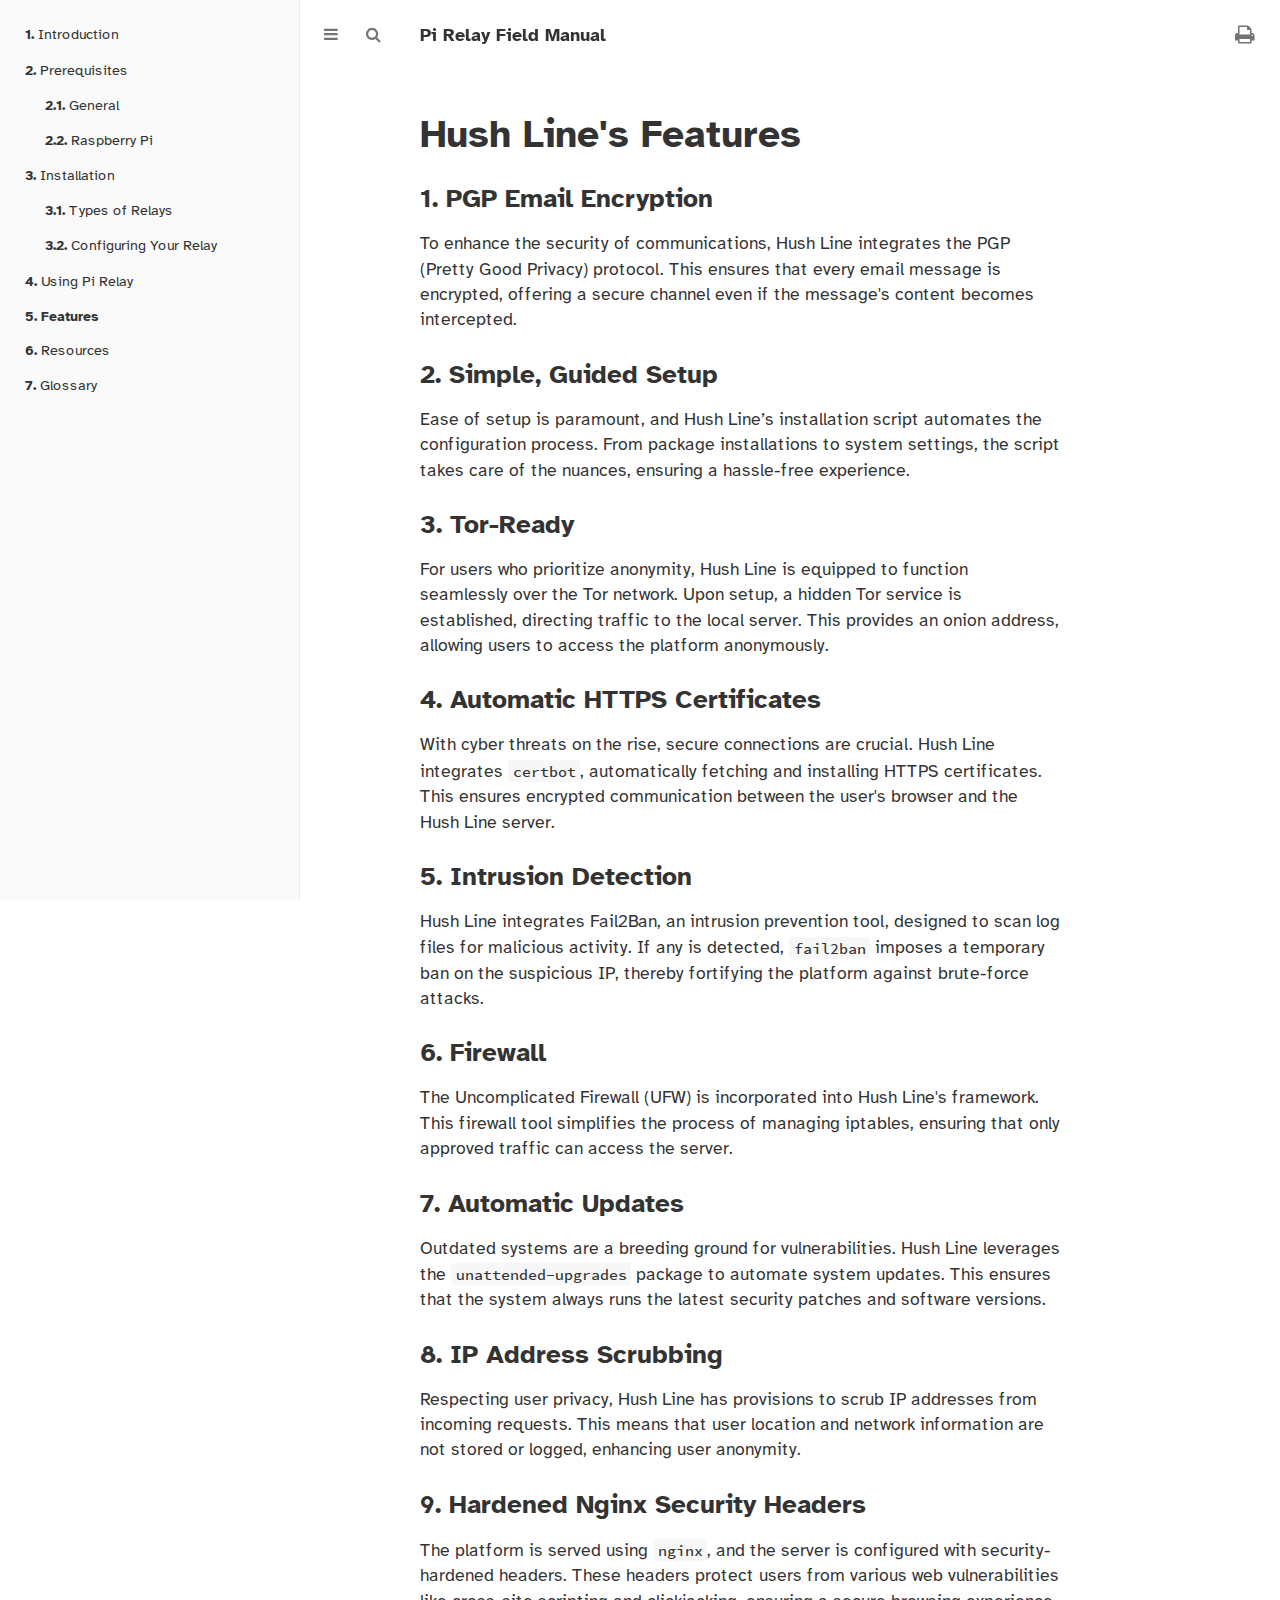
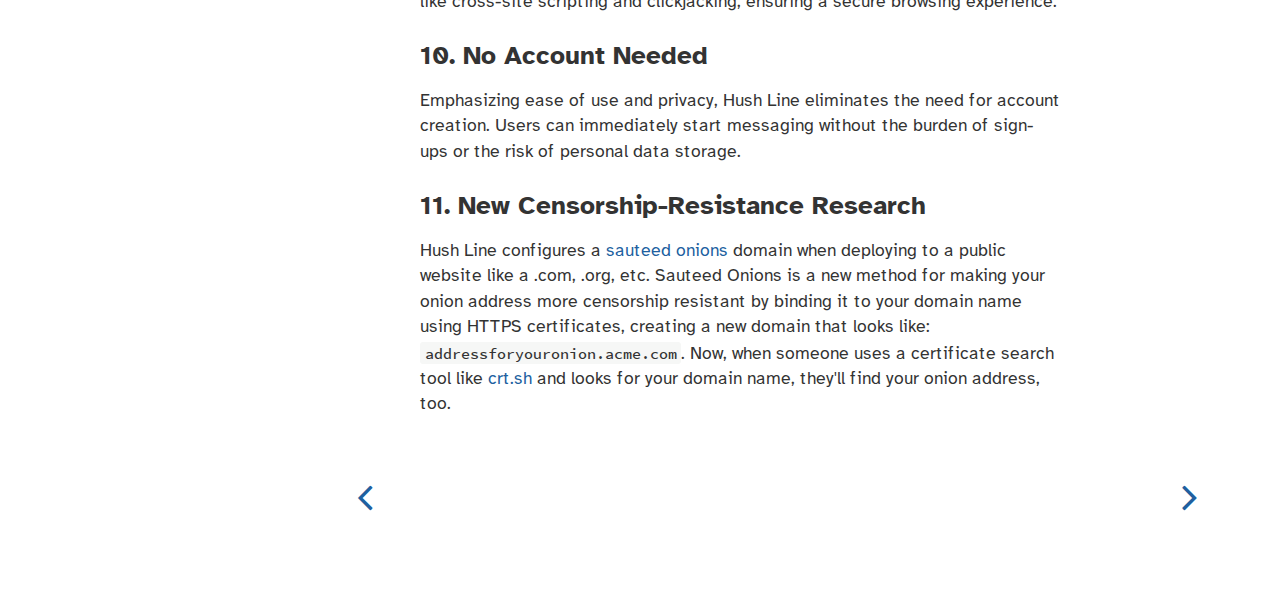
==== commit df92eeeb: "update docs" ====
--- a/book/features/index.html
+++ b/book/features/index.html
@@ -3,7 +3,7 @@
     <head>
         <!-- Book generated using mdBook -->
         <meta charset="UTF-8">
-        <title>Features - Hush Line Field Manual</title>
+        <title>Features - Pi Relay Field Manual</title>
 
 
         <!-- Custom HTML head -->
@@ -139,7 +139,7 @@
                         </button>
                     </div>
 
-                    <h1 class="menu-title">Hush Line Field Manual</h1>
+                    <h1 class="menu-title">Pi Relay Field Manual</h1>
 
                     <div class="right-buttons">
                         <a href="../print.html" title="Print this book" aria-label="Print this book">
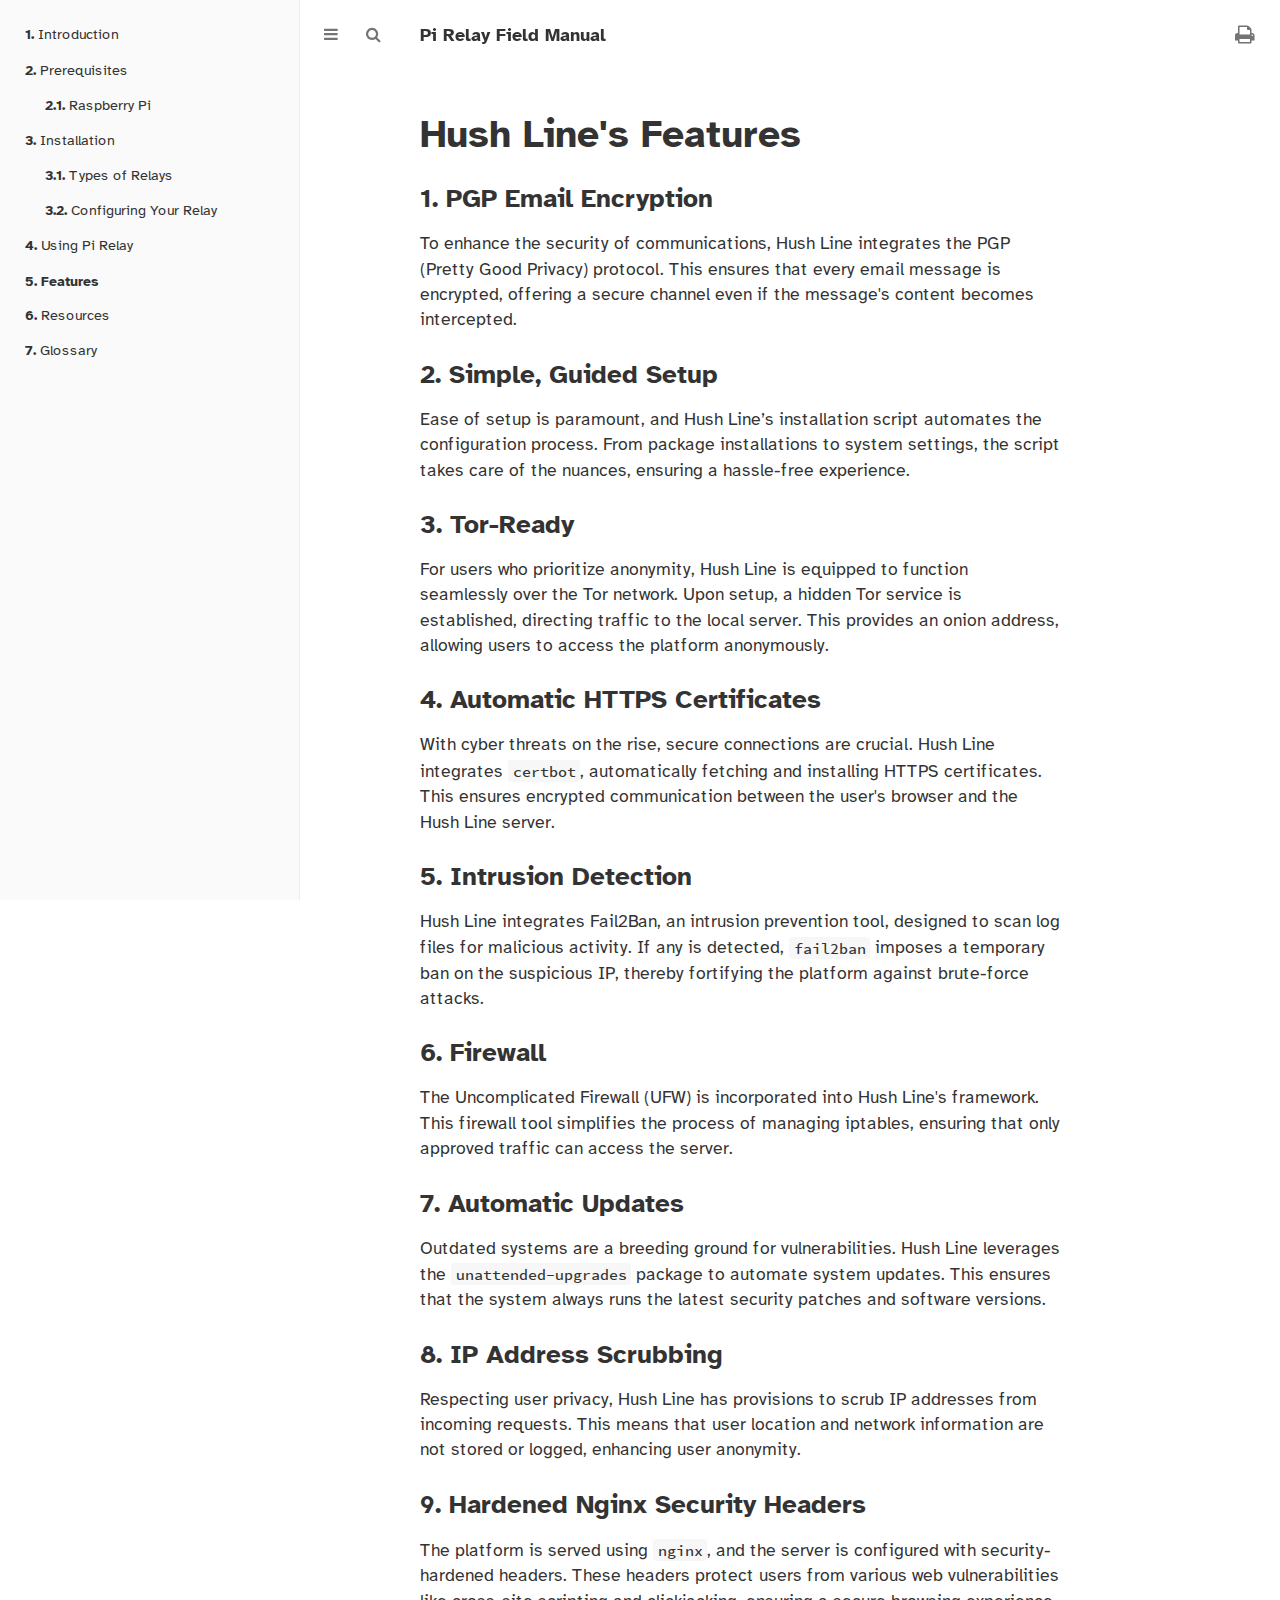
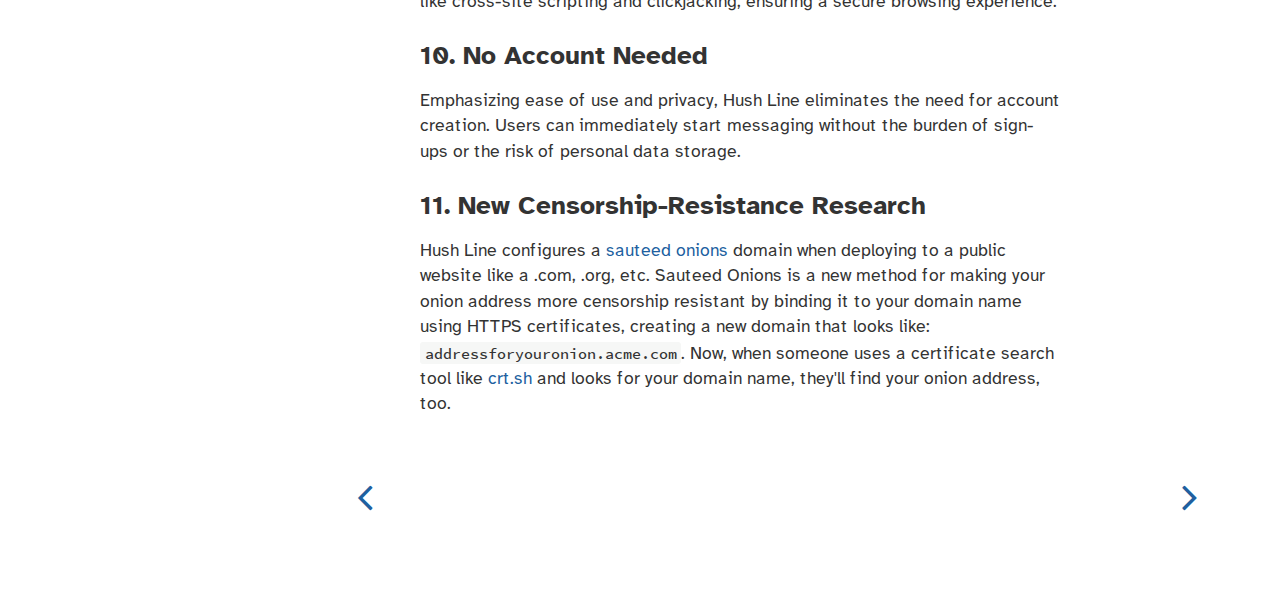
==== commit 83cb722f: "update summary" ====
--- a/book/features/index.html
+++ b/book/features/index.html
@@ -88,7 +88,7 @@
 
         <nav id="sidebar" class="sidebar" aria-label="Table of contents">
             <div class="sidebar-scrollbox">
-                <ol class="chapter"><li class="chapter-item expanded "><a href="../intro.html"><strong aria-hidden="true">1.</strong> Introduction</a></li><li class="chapter-item expanded "><a href="../prereqs/index.html"><strong aria-hidden="true">2.</strong> Prerequisites</a></li><li><ol class="section"><li class="chapter-item expanded "><a href="../prereqs/general.html"><strong aria-hidden="true">2.1.</strong> General</a></li><li class="chapter-item expanded "><a href="../prereqs/raspberrypi.html"><strong aria-hidden="true">2.2.</strong> Raspberry Pi</a></li></ol></li><li class="chapter-item expanded "><a href="../installation/index.html"><strong aria-hidden="true">3.</strong> Installation</a></li><li><ol class="section"><li class="chapter-item expanded "><a href="../installation/relay-types.html"><strong aria-hidden="true">3.1.</strong> Types of Relays</a></li><li class="chapter-item expanded "><a href="../installation/installing.html"><strong aria-hidden="true">3.2.</strong> Configuring Your Relay</a></li></ol></li><li class="chapter-item expanded "><a href="../usage/index.html"><strong aria-hidden="true">4.</strong> Using Pi Relay</a></li><li class="chapter-item expanded "><a href="../features/index.html" class="active"><strong aria-hidden="true">5.</strong> Features</a></li><li class="chapter-item expanded "><a href="../resources/index.html"><strong aria-hidden="true">6.</strong> Resources</a></li><li class="chapter-item expanded "><a href="../glossary.html"><strong aria-hidden="true">7.</strong> Glossary</a></li></ol>
+                <ol class="chapter"><li class="chapter-item expanded "><a href="../intro.html"><strong aria-hidden="true">1.</strong> Introduction</a></li><li class="chapter-item expanded "><a href="../prereqs/index.html"><strong aria-hidden="true">2.</strong> Prerequisites</a></li><li><ol class="section"><li class="chapter-item expanded "><a href="../prereqs/raspberrypi.html"><strong aria-hidden="true">2.1.</strong> Raspberry Pi</a></li></ol></li><li class="chapter-item expanded "><a href="../installation/index.html"><strong aria-hidden="true">3.</strong> Installation</a></li><li><ol class="section"><li class="chapter-item expanded "><a href="../installation/relay-types.html"><strong aria-hidden="true">3.1.</strong> Types of Relays</a></li><li class="chapter-item expanded "><a href="../installation/installing.html"><strong aria-hidden="true">3.2.</strong> Configuring Your Relay</a></li></ol></li><li class="chapter-item expanded "><a href="../usage/index.html"><strong aria-hidden="true">4.</strong> Using Pi Relay</a></li><li class="chapter-item expanded "><a href="../features/index.html" class="active"><strong aria-hidden="true">5.</strong> Features</a></li><li class="chapter-item expanded "><a href="../resources/index.html"><strong aria-hidden="true">6.</strong> Resources</a></li><li class="chapter-item expanded "><a href="../glossary.html"><strong aria-hidden="true">7.</strong> Glossary</a></li></ol>
             </div>
             <div id="sidebar-resize-handle" class="sidebar-resize-handle"></div>
         </nav>
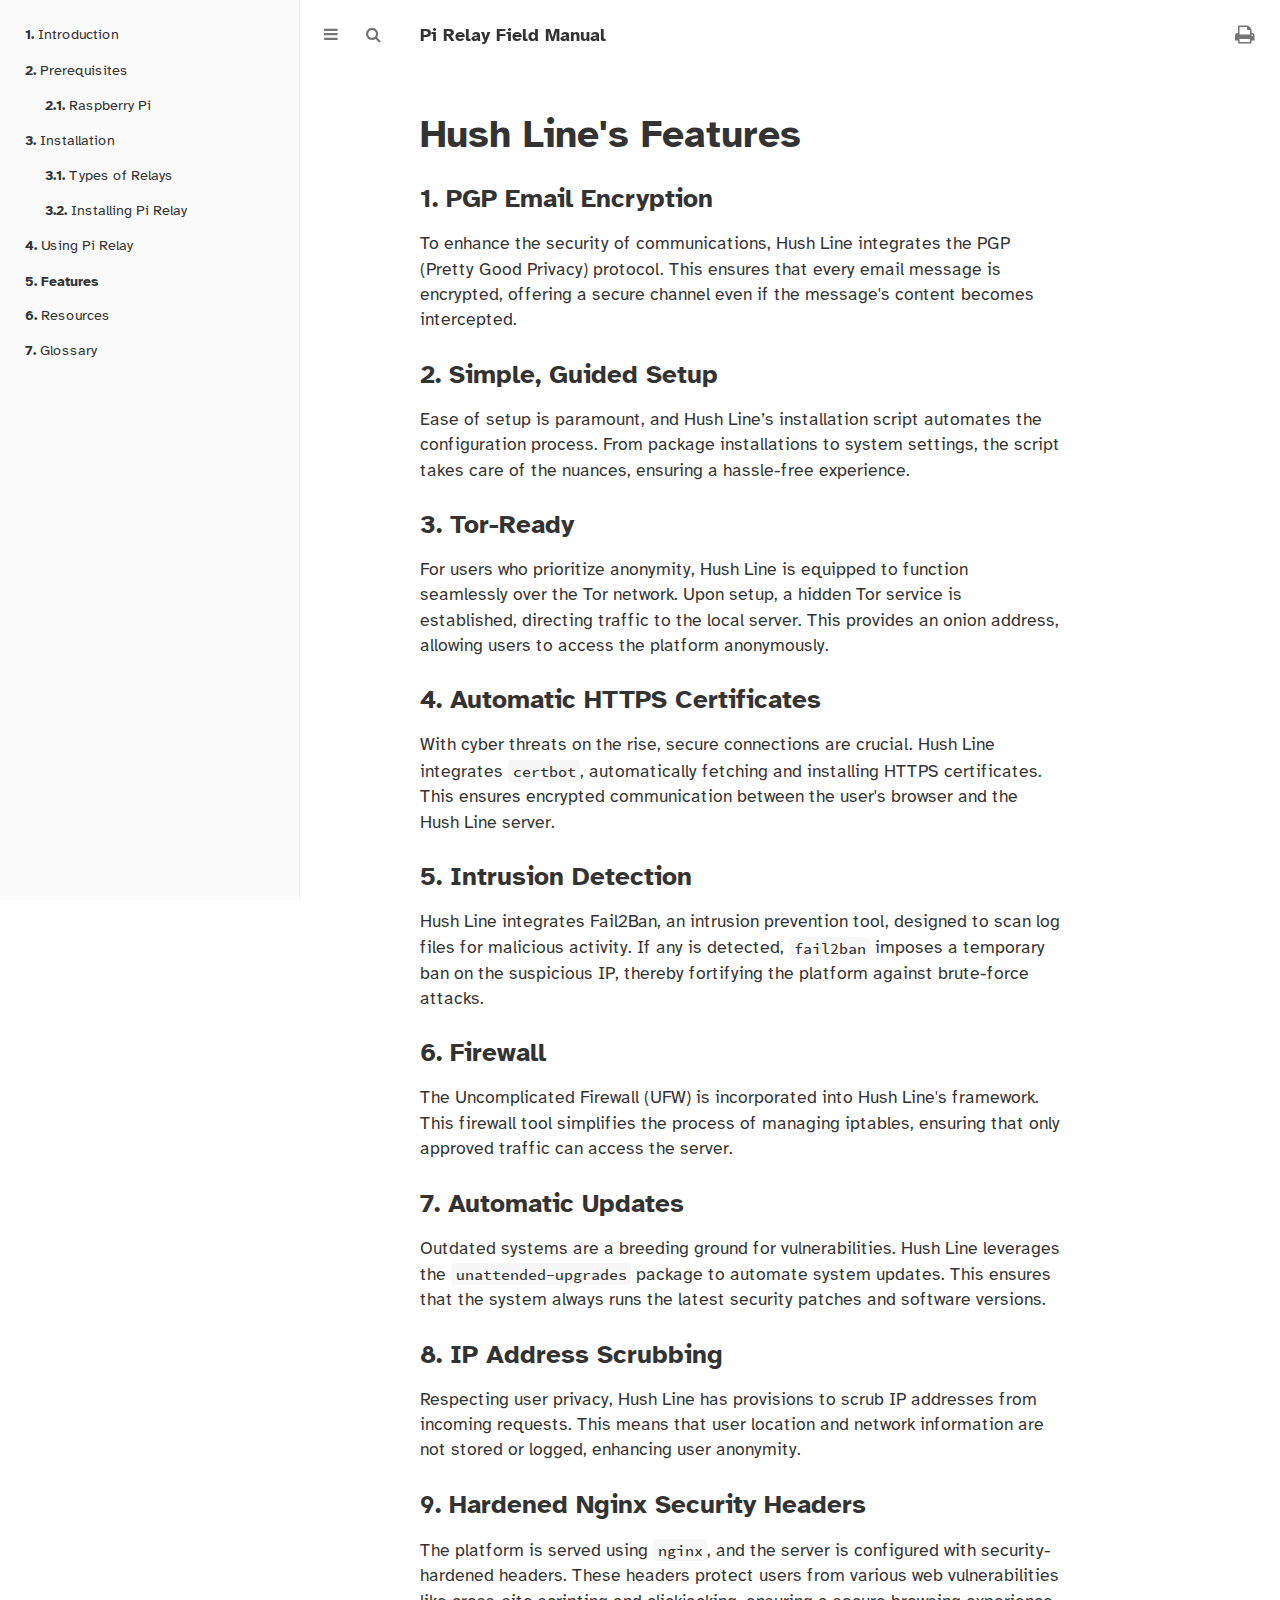
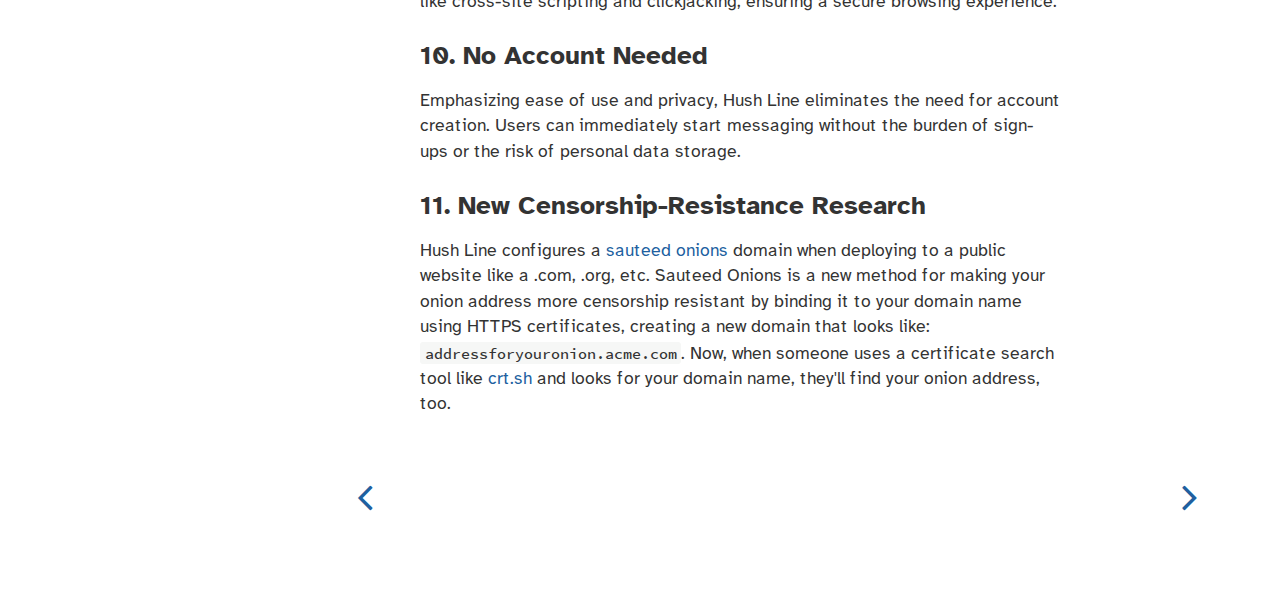
==== commit f718d970: "update summary" ====
--- a/book/features/index.html
+++ b/book/features/index.html
@@ -88,7 +88,7 @@
 
         <nav id="sidebar" class="sidebar" aria-label="Table of contents">
             <div class="sidebar-scrollbox">
-                <ol class="chapter"><li class="chapter-item expanded "><a href="../intro.html"><strong aria-hidden="true">1.</strong> Introduction</a></li><li class="chapter-item expanded "><a href="../prereqs/index.html"><strong aria-hidden="true">2.</strong> Prerequisites</a></li><li><ol class="section"><li class="chapter-item expanded "><a href="../prereqs/raspberrypi.html"><strong aria-hidden="true">2.1.</strong> Raspberry Pi</a></li></ol></li><li class="chapter-item expanded "><a href="../installation/index.html"><strong aria-hidden="true">3.</strong> Installation</a></li><li><ol class="section"><li class="chapter-item expanded "><a href="../installation/relay-types.html"><strong aria-hidden="true">3.1.</strong> Types of Relays</a></li><li class="chapter-item expanded "><a href="../installation/installing.html"><strong aria-hidden="true">3.2.</strong> Configuring Your Relay</a></li></ol></li><li class="chapter-item expanded "><a href="../usage/index.html"><strong aria-hidden="true">4.</strong> Using Pi Relay</a></li><li class="chapter-item expanded "><a href="../features/index.html" class="active"><strong aria-hidden="true">5.</strong> Features</a></li><li class="chapter-item expanded "><a href="../resources/index.html"><strong aria-hidden="true">6.</strong> Resources</a></li><li class="chapter-item expanded "><a href="../glossary.html"><strong aria-hidden="true">7.</strong> Glossary</a></li></ol>
+                <ol class="chapter"><li class="chapter-item expanded "><a href="../intro.html"><strong aria-hidden="true">1.</strong> Introduction</a></li><li class="chapter-item expanded "><a href="../prereqs/index.html"><strong aria-hidden="true">2.</strong> Prerequisites</a></li><li><ol class="section"><li class="chapter-item expanded "><a href="../prereqs/raspberrypi.html"><strong aria-hidden="true">2.1.</strong> Raspberry Pi</a></li></ol></li><li class="chapter-item expanded "><a href="../installation/index.html"><strong aria-hidden="true">3.</strong> Installation</a></li><li><ol class="section"><li class="chapter-item expanded "><a href="../installation/relay-types.html"><strong aria-hidden="true">3.1.</strong> Types of Relays</a></li><li class="chapter-item expanded "><a href="../installation/installing.html"><strong aria-hidden="true">3.2.</strong> Installing Pi Relay</a></li></ol></li><li class="chapter-item expanded "><a href="../usage/index.html"><strong aria-hidden="true">4.</strong> Using Pi Relay</a></li><li class="chapter-item expanded "><a href="../features/index.html" class="active"><strong aria-hidden="true">5.</strong> Features</a></li><li class="chapter-item expanded "><a href="../resources/index.html"><strong aria-hidden="true">6.</strong> Resources</a></li><li class="chapter-item expanded "><a href="../glossary.html"><strong aria-hidden="true">7.</strong> Glossary</a></li></ol>
             </div>
             <div id="sidebar-resize-handle" class="sidebar-resize-handle"></div>
         </nav>
